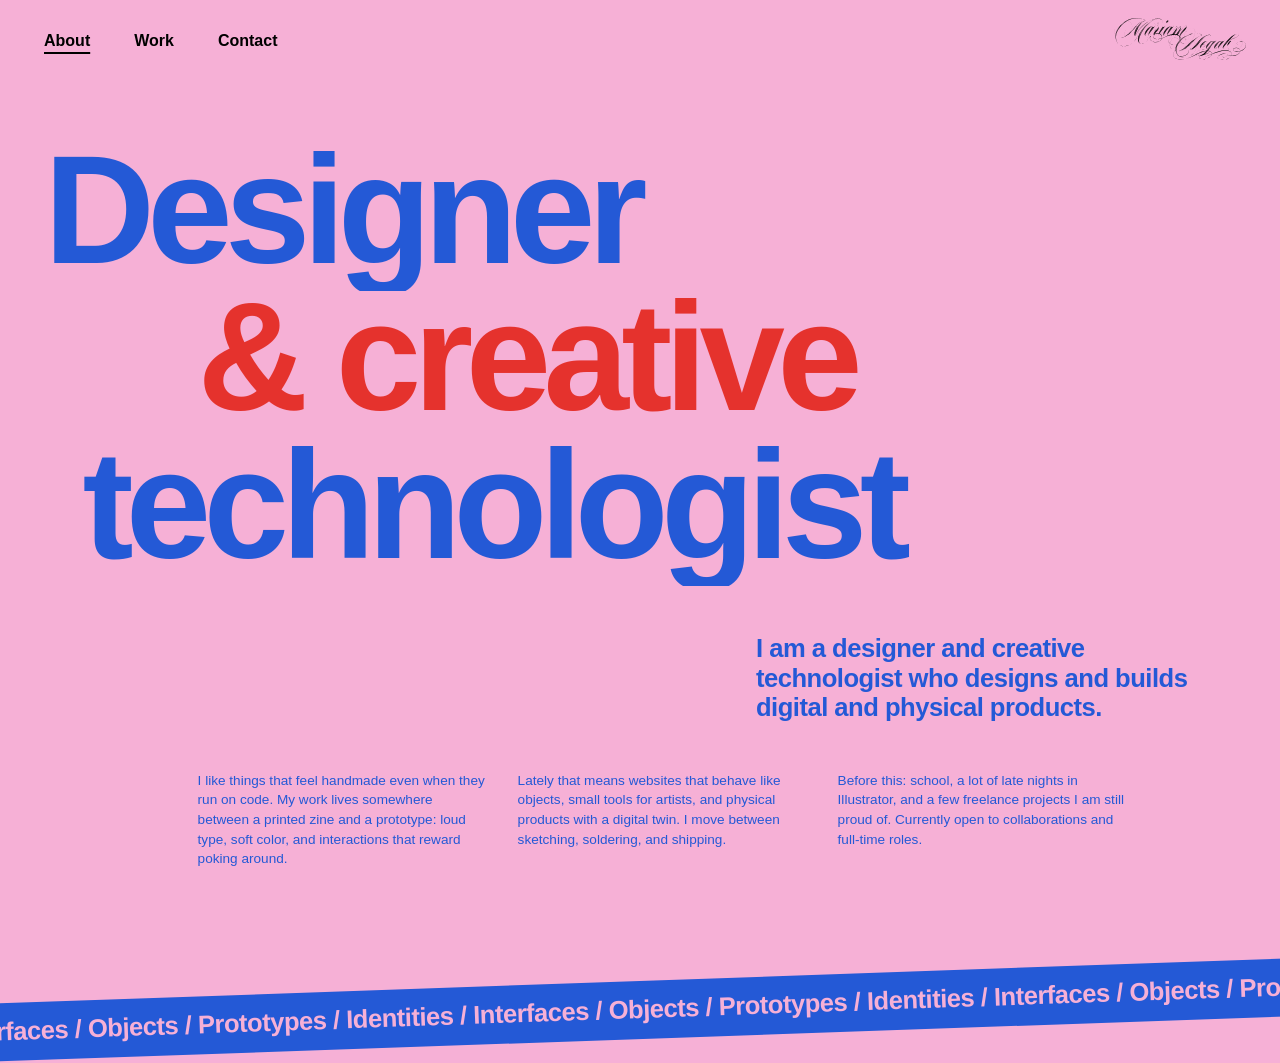
==== about.html @ 309ad5a2 "Update site" ====
<!DOCTYPE html>
<html lang="en"><head><meta charset="UTF-8"><meta name="viewport" content="width=device-width, initial-scale=1">
<title>About / Mariam Hegab</title>
<link rel="stylesheet" href="style.css"><link rel="stylesheet" href="pages.css"></head>
<body class="page about">
<div class="wipe"></div>
<nav class="nav" aria-label="Main"><a href="about.html" aria-current="page">About</a><a href="work.html">Work</a><a href="contact.html">Contact</a></nav>
<a class="home" href="index.html" aria-label="Home"><img src="assets/portweblogo.svg" alt="Mariam Hegab"></a>
<main>
<h1 class="stack"><span><i style="--d:0">Designer</i></span><span><i style="--d:1">&amp; creative</i></span><span><i style="--d:2">technologist</i></span></h1>
<p class="lead">I am a designer and creative technologist who designs and builds digital and physical products.</p>
<div class="cols">
<p>I like things that feel handmade even when they run on code. My work lives somewhere between a printed zine and a prototype: loud type, soft color, and interactions that reward poking around.</p>
<p>Lately that means websites that behave like objects, small tools for artists, and physical products with a digital twin. I move between sketching, soldering, and shipping.</p>
<p>Before this: school, a lot of late nights in Illustrator, and a few freelance projects I am still proud of. Currently open to collaborations and full-time roles.</p>
</div>
</main>
<div class="marquee" aria-hidden="true"><div><span>Interfaces / Objects / Prototypes / Identities / Interfaces / Objects / Prototypes / Identities / Interfaces / Objects / Prototypes / Identities / </span><span>Interfaces / Objects / Prototypes / Identities / Interfaces / Objects / Prototypes / Identities / Interfaces / Objects / Prototypes / Identities / </span></div></div>
<script src="fx.js"></script>
</body></html>
---- style.css ----
:root{
  --pink:#e8399c;
  --ink:#000;
  --ease:cubic-bezier(.65,0,.25,1);
  --dur:1.5s;
  --pixel-cursor:url("data:image/svg+xml,%3Csvg xmlns='http://www.w3.org/2000/svg' width='24' height='38' viewBox='0 0 12 19' shape-rendering='crispEdges'%3E%3Crect x='0' y='0' width='1' height='1' fill='%23000'/%3E%3Crect x='0' y='1' width='1' height='1' fill='%23000'/%3E%3Crect x='1' y='1' width='1' height='1' fill='%23000'/%3E%3Crect x='0' y='2' width='1' height='1' fill='%23000'/%3E%3Crect x='1' y='2' width='1' height='1' fill='%23fff'/%3E%3Crect x='2' y='2' width='1' height='1' fill='%23000'/%3E%3Crect x='0' y='3' width='1' height='1' fill='%23000'/%3E%3Crect x='1' y='3' width='1' height='1' fill='%23fff'/%3E%3Crect x='2' y='3' width='1' height='1' fill='%23fff'/%3E%3Crect x='3' y='3' width='1' height='1' fill='%23000'/%3E%3Crect x='0' y='4' width='1' height='1' fill='%23000'/%3E%3Crect x='1' y='4' width='1' height='1' fill='%23fff'/%3E%3Crect x='2' y='4' width='1' height='1' fill='%23fff'/%3E%3Crect x='3' y='4' width='1' height='1' fill='%23fff'/%3E%3Crect x='4' y='4' width='1' height='1' fill='%23000'/%3E%3Crect x='0' y='5' width='1' height='1' fill='%23000'/%3E%3Crect x='1' y='5' width='1' height='1' fill='%23fff'/%3E%3Crect x='2' y='5' width='1' height='1' fill='%23fff'/%3E%3Crect x='3' y='5' width='1' height='1' fill='%23fff'/%3E%3Crect x='4' y='5' width='1' height='1' fill='%23fff'/%3E%3Crect x='5' y='5' width='1' height='1' fill='%23000'/%3E%3Crect x='0' y='6' width='1' height='1' fill='%23000'/%3E%3Crect x='1' y='6' width='1' height='1' fill='%23fff'/%3E%3Crect x='2' y='6' width='1' height='1' fill='%23fff'/%3E%3Crect x='3' y='6' width='1' height='1' fill='%23fff'/%3E%3Crect x='4' y='6' width='1' height='1' fill='%23fff'/%3E%3Crect x='5' y='6' width='1' height='1' fill='%23fff'/%3E%3Crect x='6' y='6' width='1' height='1' fill='%23000'/%3E%3Crect x='0' y='7' width='1' height='1' fill='%23000'/%3E%3Crect x='1' y='7' width='1' height='1' fill='%23fff'/%3E%3Crect x='2' y='7' width='1' height='1' fill='%23fff'/%3E%3Crect x='3' y='7' width='1' height='1' fill='%23fff'/%3E%3Crect x='4' y='7' width='1' height='1' fill='%23fff'/%3E%3Crect x='5' y='7' width='1' height='1' fill='%23fff'/%3E%3Crect x='6' y='7' width='1' height='1' fill='%23fff'/%3E%3Crect x='7' y='7' width='1' height='1' fill='%23000'/%3E%3Crect x='0' y='8' width='1' height='1' fill='%23000'/%3E%3Crect x='1' y='8' width='1' height='1' fill='%23fff'/%3E%3Crect x='2' y='8' width='1' height='1' fill='%23fff'/%3E%3Crect x='3' y='8' width='1' height='1' fill='%23fff'/%3E%3Crect x='4' y='8' width='1' height='1' fill='%23fff'/%3E%3Crect x='5' y='8' width='1' height='1' fill='%23fff'/%3E%3Crect x='6' y='8' width='1' height='1' fill='%23fff'/%3E%3Crect x='7' y='8' width='1' height='1' fill='%23fff'/%3E%3Crect x='8' y='8' width='1' height='1' fill='%23000'/%3E%3Crect x='0' y='9' width='1' height='1' fill='%23000'/%3E%3Crect x='1' y='9' width='1' height='1' fill='%23fff'/%3E%3Crect x='2' y='9' width='1' height='1' fill='%23fff'/%3E%3Crect x='3' y='9' width='1' height='1' fill='%23fff'/%3E%3Crect x='4' y='9' width='1' height='1' fill='%23fff'/%3E%3Crect x='5' y='9' width='1' height='1' fill='%23fff'/%3E%3Crect x='6' y='9' width='1' height='1' fill='%23fff'/%3E%3Crect x='7' y='9' width='1' height='1' fill='%23fff'/%3E%3Crect x='8' y='9' width='1' height='1' fill='%23fff'/%3E%3Crect x='9' y='9' width='1' height='1' fill='%23000'/%3E%3Crect x='0' y='10' width='1' height='1' fill='%23000'/%3E%3Crect x='1' y='10' width='1' height='1' fill='%23fff'/%3E%3Crect x='2' y='10' width='1' height='1' fill='%23fff'/%3E%3Crect x='3' y='10' width='1' height='1' fill='%23fff'/%3E%3Crect x='4' y='10' width='1' height='1' fill='%23fff'/%3E%3Crect x='5' y='10' width='1' height='1' fill='%23fff'/%3E%3Crect x='6' y='10' width='1' height='1' fill='%23000'/%3E%3Crect x='7' y='10' width='1' height='1' fill='%23000'/%3E%3Crect x='8' y='10' width='1' height='1' fill='%23000'/%3E%3Crect x='9' y='10' width='1' height='1' fill='%23000'/%3E%3Crect x='10' y='10' width='1' height='1' fill='%23000'/%3E%3Crect x='0' y='11' width='1' height='1' fill='%23000'/%3E%3Crect x='1' y='11' width='1' height='1' fill='%23fff'/%3E%3Crect x='2' y='11' width='1' height='1' fill='%23fff'/%3E%3Crect x='3' y='11' width='1' height='1' fill='%23000'/%3E%3Crect x='4' y='11' width='1' height='1' fill='%23fff'/%3E%3Crect x='5' y='11' width='1' height='1' fill='%23fff'/%3E%3Crect x='6' y='11' width='1' height='1' fill='%23000'/%3E%3Crect x='0' y='12' width='1' height='1' fill='%23000'/%3E%3Crect x='1' y='12' width='1' height='1' fill='%23fff'/%3E%3Crect x='2' y='12' width='1' height='1' fill='%23000'/%3E%3Crect x='4' y='12' width='1' height='1' fill='%23000'/%3E%3Crect x='5' y='12' width='1' height='1' fill='%23fff'/%3E%3Crect x='6' y='12' width='1' height='1' fill='%23fff'/%3E%3Crect x='7' y='12' width='1' height='1' fill='%23000'/%3E%3Crect x='0' y='13' width='1' height='1' fill='%23000'/%3E%3Crect x='1' y='13' width='1' height='1' fill='%23000'/%3E%3Crect x='4' y='13' width='1' height='1' fill='%23000'/%3E%3Crect x='5' y='13' width='1' height='1' fill='%23fff'/%3E%3Crect x='6' y='13' width='1' height='1' fill='%23fff'/%3E%3Crect x='7' y='13' width='1' height='1' fill='%23000'/%3E%3Crect x='0' y='14' width='1' height='1' fill='%23000'/%3E%3Crect x='5' y='14' width='1' height='1' fill='%23000'/%3E%3Crect x='6' y='14' width='1' height='1' fill='%23fff'/%3E%3Crect x='7' y='14' width='1' height='1' fill='%23fff'/%3E%3Crect x='8' y='14' width='1' height='1' fill='%23000'/%3E%3Crect x='5' y='15' width='1' height='1' fill='%23000'/%3E%3Crect x='6' y='15' width='1' height='1' fill='%23fff'/%3E%3Crect x='7' y='15' width='1' height='1' fill='%23fff'/%3E%3Crect x='8' y='15' width='1' height='1' fill='%23000'/%3E%3Crect x='6' y='16' width='1' height='1' fill='%23000'/%3E%3Crect x='7' y='16' width='1' height='1' fill='%23fff'/%3E%3Crect x='8' y='16' width='1' height='1' fill='%23fff'/%3E%3Crect x='9' y='16' width='1' height='1' fill='%23000'/%3E%3Crect x='6' y='17' width='1' height='1' fill='%23000'/%3E%3Crect x='7' y='17' width='1' height='1' fill='%23fff'/%3E%3Crect x='8' y='17' width='1' height='1' fill='%23fff'/%3E%3Crect x='9' y='17' width='1' height='1' fill='%23000'/%3E%3Crect x='7' y='18' width='1' height='1' fill='%23000'/%3E%3Crect x='8' y='18' width='1' height='1' fill='%23000'/%3E%3C/svg%3E") 0 0, auto;
}
*{box-sizing:border-box;margin:0;padding:0}
html,body{height:100%}
body{
  background:#fff;color:var(--ink);overflow:hidden;
  font-family:"Helvetica Neue",Helvetica,Arial,sans-serif;font-weight:500;
  cursor:var(--pixel-cursor);
}
a,button{cursor:var(--pixel-cursor)}
a{color:inherit;text-decoration:none}
a:focus-visible{outline:2px solid var(--pink);outline-offset:4px}

.nav{position:fixed;top:2rem;left:2.75rem;display:flex;gap:2.75rem;z-index:5;font-weight:700;font-size:1rem}

.logo{
  position:fixed;left:2vw;top:46vh;width:72vw;height:auto;z-index:2;
  transition:left var(--dur) var(--ease),top var(--dur) var(--ease);
}
.strip{
  position:fixed;top:0;right:0;bottom:0;width:24vw;z-index:3;overflow:hidden;
  background:#fff;border-left:1px solid var(--ink);
  transition:transform var(--dur) var(--ease);
}
.track{animation:scroll 24s linear infinite}
.track img{display:block;width:100%;height:33.34vh;object-fit:cover;border-bottom:1px solid var(--ink);background:#f2f2f2}
@keyframes scroll{to{transform:translateY(-50%)}}

.blurb{
  position:fixed;left:50%;top:70vh;width:min(46rem,86vw);text-align:center;z-index:2;
  font-size:clamp(1.15rem,2vw,1.75rem);line-height:1.25;font-weight:500;
  opacity:0;transform:translate(-50%,12px);pointer-events:none;
  transition:opacity 1s ease,transform 1s ease;
}

/* entered state */
.entered .logo{left:14vw;top:12vh}
.entered .strip{transform:translateX(100%)}
.entered .blurb{opacity:1;transform:translate(-50%,0);transition-delay:.9s}

@media (max-width:700px){
  .nav{left:1.25rem;gap:1.5rem;top:1.25rem}
  .logo{width:140vw;left:-10vw}
  .entered .logo{left:-20vw;top:18vh}
  .strip{width:34vw}
  .blurb{top:64vh}
}
@media (prefers-reduced-motion:reduce){
  :root{--dur:.01s}
  .track{animation:none}
  .blurb{transition-delay:0s}
}
---- pages.css ----
:root{--blue:#2459d6;--red:#e5322d;--soft:#f6b0d6}
.wipe{position:fixed;inset:0;background:var(--pink);z-index:50;pointer-events:none;transform:translateY(100%);animation:wipeOut .9s var(--ease) forwards}
.wipe.in{animation:none;transform:none;transition:transform .55s var(--ease)}
@keyframes wipeOut{from{transform:none}to{transform:translateY(-100%)}}
.px{position:fixed;width:10px;height:10px;pointer-events:none;z-index:40;animation:fade .8s steps(4) forwards}
@keyframes fade{to{opacity:0;transform:scale(.3)}}

body.page{height:auto;overflow-x:hidden;overflow-y:auto;background:var(--bg,#fff)}
.about{--bg:var(--soft)} .contact{--bg:var(--blue);color:var(--soft)}
.page main{position:relative;z-index:2;padding:9rem 2.75rem 4rem;min-height:100vh}
.page .nav a[aria-current]{text-decoration:underline;text-decoration-thickness:2px;text-underline-offset:6px}
.page .nav a{color:inherit}
.contact .nav,.contact .home{filter:invert(1)}
.home{position:fixed;top:1rem;right:2rem;z-index:5;width:8.5rem}
.home img{width:100%;display:block}

.stack{font-weight:700;font-size:clamp(3.2rem,12vw,12rem);line-height:.86;letter-spacing:-.05em;color:var(--blue)}
.stack span{display:block;overflow:hidden;padding-bottom:.1em}
.stack span:nth-child(2){color:var(--red);padding-left:12vw}
.stack span:nth-child(3){padding-left:3vw}
.contact .stack{color:var(--soft)} .contact .stack span:nth-child(2){color:var(--pink)}
.stack i{display:block;font-style:normal;transform:translateY(110%);animation:up 1s var(--ease) forwards;animation-delay:calc(var(--d)*.14s + .7s)}
@keyframes up{to{transform:none}}

.lead{max-width:30rem;margin:3rem 0 0 auto;font-weight:700;font-size:clamp(1.2rem,2vw,1.7rem);line-height:1.15;letter-spacing:-.02em;color:var(--blue)}
.cols{display:grid;grid-template-columns:repeat(auto-fit,minmax(14rem,18rem));gap:2rem;margin:3rem 0 0 12vw;font-size:.85rem;line-height:1.45;color:var(--blue)}

.grid{display:grid;grid-template-columns:repeat(2,1fr);gap:4rem 5vw;margin-top:4rem}
.grid figure:nth-child(even){margin-top:7rem}
.ph{aspect-ratio:4/5;background-color:var(--c);background-image:radial-gradient(circle,rgba(0,0,0,.3) 22%,transparent 24%);background-size:12px 12px;transition:transform .6s var(--ease)}
.ph img{width:100%;height:100%;object-fit:cover;display:block}
.grid figure:hover .ph{transform:rotate(-2.5deg) scale(1.03)}
.grid figure:nth-child(even):hover .ph{transform:rotate(2.5deg) scale(1.03)}
figcaption{display:flex;justify-content:space-between;margin-top:.8rem}

.mail{display:inline-block;margin-top:3.5rem;font-weight:700;font-size:clamp(1.6rem,6vw,5rem);letter-spacing:-.04em;color:var(--pink);border-bottom:.07em solid currentColor;transition:color .3s}
.mail:hover{color:#fff}
.links{list-style:none;display:flex;flex-wrap:wrap;gap:1.2rem 2.5rem;margin-top:2.5rem;font-weight:700}
.links a:hover{text-decoration:underline;text-underline-offset:5px}

.marquee{position:relative;z-index:3;overflow:hidden;white-space:nowrap;background:var(--blue);color:var(--soft);padding:.9rem 0;transform:rotate(-2deg);margin:3rem -3rem 4rem;font-weight:700;font-size:1.6rem;letter-spacing:-.02em}
.contact .marquee{background:var(--pink);color:#fff}
.marquee div{display:inline-block;animation:slide 24s linear infinite}
@keyframes slide{to{transform:translateX(-50%)}}

@media (max-width:700px){
  .page main{padding:7rem 1.25rem 3rem}
  .home{width:6rem;right:1rem;top:.8rem}
  .grid{grid-template-columns:1fr}.grid figure:nth-child(even){margin-top:0}
  .cols{margin-left:0}
}
@media (prefers-reduced-motion:reduce){
  .wipe{animation:none;transform:translateY(-100%)}
  .stack i{animation:none;transform:none}.marquee div{animation:none}
}
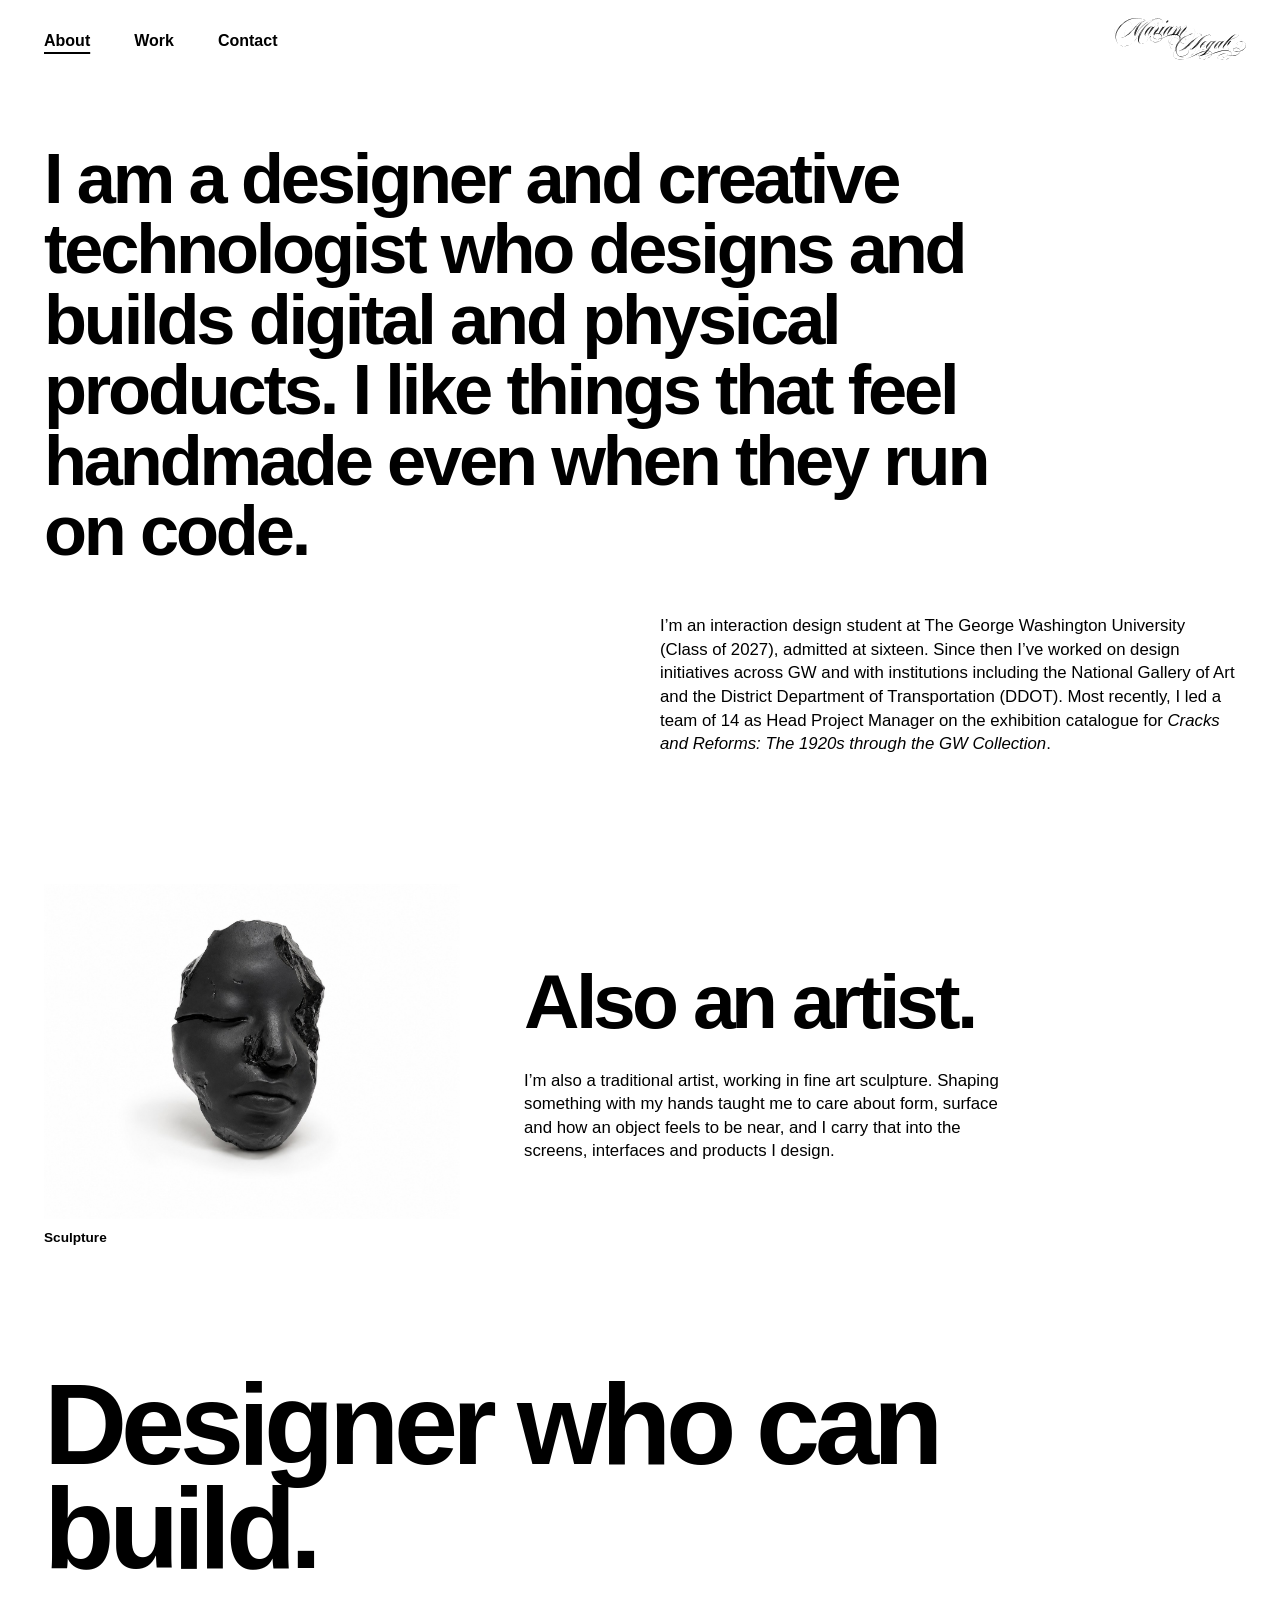
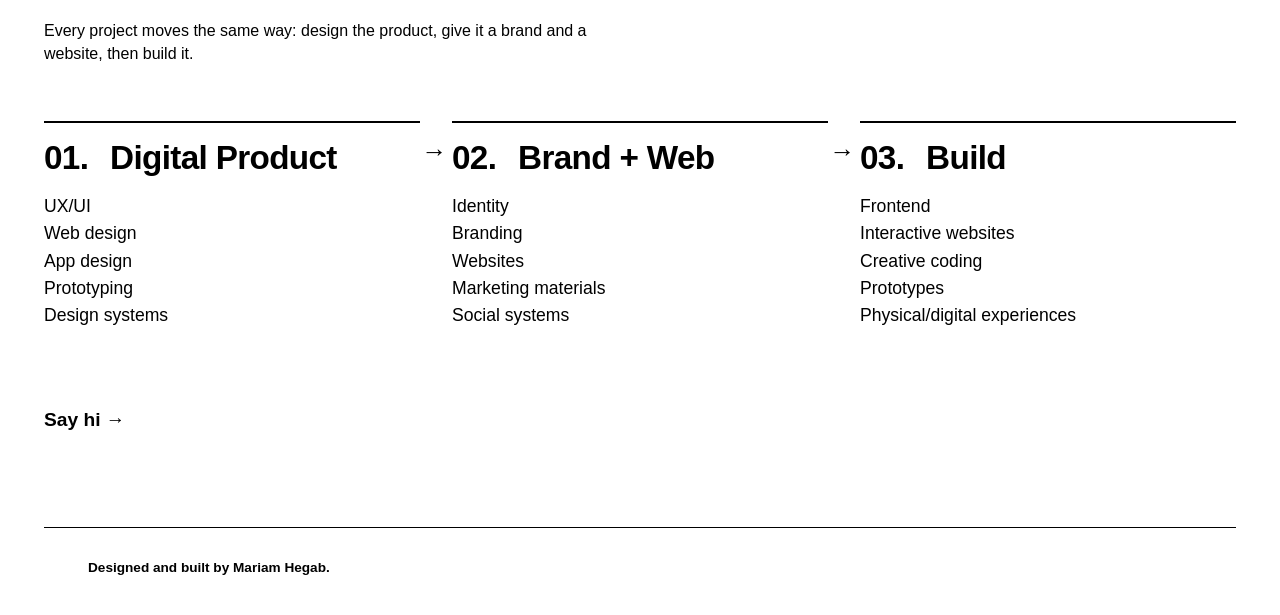
==== commit 5e88fdff: "Add project pages, Lock In, Connections, Eshta and About updates" ====
--- a/about.html
+++ b/about.html
@@ -7,14 +7,20 @@
 <nav class="nav" aria-label="Main"><a href="about.html" aria-current="page">About</a><a href="work.html">Work</a><a href="contact.html">Contact</a></nav>
 <a class="home" href="index.html" aria-label="Home"><img src="assets/portweblogo.svg" alt="Mariam Hegab"></a>
 <main>
-<h1 class="stack"><span><i style="--d:0">Designer</i></span><span><i style="--d:1">&amp; creative</i></span><span><i style="--d:2">technologist</i></span></h1>
-<p class="lead">I am a designer and creative technologist who designs and builds digital and physical products.</p>
-<div class="cols">
-<p>I like things that feel handmade even when they run on code. My work lives somewhere between a printed zine and a prototype: loud type, soft color, and interactions that reward poking around.</p>
-<p>Lately that means websites that behave like objects, small tools for artists, and physical products with a digital twin. I move between sketching, soldering, and shipping.</p>
-<p>Before this: school, a lot of late nights in Illustrator, and a few freelance projects I am still proud of. Currently open to collaborations and full-time roles.</p>
-</div>
+<p class="lead" data-words>I am a designer and creative technologist who designs and builds digital and physical products. I like things that feel handmade even when they run on code.</p>
+<p class="desc bio">I&rsquo;m an interaction design student at The George Washington University (Class of 2027), admitted at sixteen. Since then I&rsquo;ve worked on design initiatives across GW and with institutions including the National Gallery of Art and the District Department of Transportation (DDOT). Most recently, I led a team of 14 as Head Project Manager on the exhibition catalogue for <em>Cracks and Reforms: The 1920s through the GW Collection</em>.</p>
+<section class="artist">
+  <figure class="rv"><div class="im"><img src="assets/about/sculpture.jpg" alt="Black sculpted face with a fractured, rough surface"></div><figcaption>Sculpture</figcaption></figure>
+  <div class="atext">
+    <h2 class="h2a" data-split>Also an artist.</h2>
+    <p class="desc">I&rsquo;m also a traditional artist, working in fine art sculpture. Shaping something with my hands taught me to care about form, surface and how an object feels to be near, and I carry that into the screens, interfaces and products I design.</p>
+  </div>
+</section>
+<h2 class="ptitle tag2" data-split>Designer who can build.</h2>
+<p class="flow">Every project moves the same way: design the product, give it a brand and a website, then build it.</p>
+<section class="svc big" aria-label="What I do"><ol><li><h3><span>01.</span> Digital Product</h3><ul><li>UX/UI</li><li>Web design</li><li>App design</li><li>Prototyping</li><li>Design systems</li></ul></li><li><h3><span>02.</span> Brand + Web</h3><ul><li>Identity</li><li>Branding</li><li>Websites</li><li>Marketing materials</li><li>Social systems</li></ul></li><li><h3><span>03.</span> Build</h3><ul><li>Frontend</li><li>Interactive websites</li><li>Creative coding</li><li>Prototypes</li><li>Physical/digital experiences</li></ul></li></ol></section>
+<a class="more" href="contact.html">Say hi &rarr;</a>
 </main>
-<div class="marquee" aria-hidden="true"><div><span>Interfaces / Objects / Prototypes / Identities / Interfaces / Objects / Prototypes / Identities / Interfaces / Objects / Prototypes / Identities / </span><span>Interfaces / Objects / Prototypes / Identities / Interfaces / Objects / Prototypes / Identities / Interfaces / Objects / Prototypes / Identities / </span></div></div>
+<footer class="foot">Designed and built by Mariam Hegab.</footer>
 <script src="fx.js"></script>
 </body></html>
--- a/style.css
+++ b/style.css
@@ -20,33 +20,34 @@
 
 .logo{
   position:fixed;left:2vw;top:46vh;width:72vw;height:auto;z-index:2;
-  transition:left var(--dur) var(--ease),top var(--dur) var(--ease);
+  transition:left var(--dur) var(--ease),top var(--dur) var(--ease),width var(--dur) var(--ease);
 }
 .strip{
   position:fixed;top:0;right:0;bottom:0;width:24vw;z-index:3;overflow:hidden;
   background:#fff;border-left:1px solid var(--ink);
   transition:transform var(--dur) var(--ease);
 }
-.track{animation:scroll 24s linear infinite}
+.track{animation:scroll 32s linear infinite}
 .track img{display:block;width:100%;height:33.34vh;object-fit:cover;border-bottom:1px solid var(--ink);background:#f2f2f2}
 @keyframes scroll{to{transform:translateY(-50%)}}
 
 .blurb{
-  position:fixed;left:50%;top:70vh;width:min(46rem,86vw);text-align:center;z-index:2;
+  position:fixed;left:50%;top:46vh;width:min(46rem,86vw);text-align:center;z-index:2;
   font-size:clamp(1.15rem,2vw,1.75rem);line-height:1.25;font-weight:500;
   opacity:0;transform:translate(-50%,12px);pointer-events:none;
   transition:opacity 1s ease,transform 1s ease;
 }
 
 /* entered state */
-.entered .logo{left:14vw;top:12vh}
+.entered .logo{left:calc(50vw - min(56vw,80vh) / 2);top:9vh;width:min(56vw,80vh)}
 .entered .strip{transform:translateX(100%)}
 .entered .blurb{opacity:1;transform:translate(-50%,0);transition-delay:.9s}
 
 @media (max-width:700px){
   .nav{left:1.25rem;gap:1.5rem;top:1.25rem}
   .logo{width:140vw;left:-10vw}
-  .entered .logo{left:-20vw;top:18vh}
+  .entered .logo{left:-20vw;top:18vh;width:140vw}
+  .svc.intro{display:none}
   .strip{width:34vw}
   .blurb{top:64vh}
 }
@@ -55,3 +56,29 @@
   .track{animation:none}
   .blurb{transition-delay:0s}
 }
+
+/* services */
+.svc ol{list-style:none;display:grid;grid-template-columns:repeat(3,1fr);gap:2rem}
+.svc h3{font-size:1rem;letter-spacing:-.02em;margin-bottom:.6rem}
+.svc h3 span{margin-right:.4em}
+.svc ul{list-style:none}
+.svc ul li{font-size:.85rem;font-weight:500;line-height:1.55;transition:color .2s,transform .3s var(--ease)}
+.svc ul li:hover{color:var(--pink);transform:translateX(6px)}
+.svc.intro{position:fixed;left:50%;top:62vh;width:min(60rem,88vw);transform:translate(-50%,12px);z-index:2;opacity:0;pointer-events:none;transition:opacity 1s ease,transform 1s ease}
+.svc-tag{font-weight:700;font-size:1.1rem;letter-spacing:-.02em;margin-bottom:1.4rem;text-align:center}
+.entered .svc.intro{opacity:1;pointer-events:auto;transform:translate(-50%,0);transition-delay:1.4s}
+@media (prefers-reduced-motion:reduce){.svc.intro{transition-delay:0s}}
+
+/* flow arrows between the three stages */
+.svc ol>li{position:relative}
+.svc ol>li:not(:last-child)::after{content:"\2192";position:absolute;top:0;right:-1.6rem;font-weight:700;font-size:1.1rem;line-height:1;animation:nudge 1.8s var(--ease) infinite}
+@keyframes nudge{0%,100%{transform:translateX(0)}50%{transform:translateX(6px)}}
+@media (max-width:700px){
+  .svc ol>li:not(:last-child)::after{content:"\2193";top:auto;right:auto;left:0;bottom:-1.8rem;animation:none}
+}
+@media (prefers-reduced-motion:reduce){.svc ol>li::after{animation:none}}
+
+/* center the three-stage flow as one block */
+.svc.intro{width:min(84rem,94vw)}
+.svc.intro ol{grid-template-columns:repeat(3,auto);justify-content:center;--g:clamp(5rem,12vw,13rem);column-gap:var(--g)}
+.svc.intro ol>li:not(:last-child)::after{right:calc(var(--g) / -2 - .55rem)}
--- a/pages.css
+++ b/pages.css
@@ -1,55 +1,104 @@
-:root{--blue:#2459d6;--red:#e5322d;--soft:#f6b0d6}
+:root{--pink:#e8399c}
 .wipe{position:fixed;inset:0;background:var(--pink);z-index:50;pointer-events:none;transform:translateY(100%);animation:wipeOut .9s var(--ease) forwards}
 .wipe.in{animation:none;transform:none;transition:transform .55s var(--ease)}
 @keyframes wipeOut{from{transform:none}to{transform:translateY(-100%)}}
-.px{position:fixed;width:10px;height:10px;pointer-events:none;z-index:40;animation:fade .8s steps(4) forwards}
-@keyframes fade{to{opacity:0;transform:scale(.3)}}
 
-body.page{height:auto;overflow-x:hidden;overflow-y:auto;background:var(--bg,#fff)}
-.about{--bg:var(--soft)} .contact{--bg:var(--blue);color:var(--soft)}
-.page main{position:relative;z-index:2;padding:9rem 2.75rem 4rem;min-height:100vh}
+body.page{height:auto;overflow-x:hidden;overflow-y:auto;background:#fff;font-weight:700}
+.page main{padding:9rem 2.75rem 6rem;min-height:100vh}
 .page .nav a[aria-current]{text-decoration:underline;text-decoration-thickness:2px;text-underline-offset:6px}
-.page .nav a{color:inherit}
-.contact .nav,.contact .home{filter:invert(1)}
 .home{position:fixed;top:1rem;right:2rem;z-index:5;width:8.5rem}
 .home img{width:100%;display:block}
+a{transition:color .2s}
+main a:hover{color:var(--pink)}
 
-.stack{font-weight:700;font-size:clamp(3.2rem,12vw,12rem);line-height:.86;letter-spacing:-.05em;color:var(--blue)}
-.stack span{display:block;overflow:hidden;padding-bottom:.1em}
-.stack span:nth-child(2){color:var(--red);padding-left:12vw}
-.stack span:nth-child(3){padding-left:3vw}
-.contact .stack{color:var(--soft)} .contact .stack span:nth-child(2){color:var(--pink)}
-.stack i{display:block;font-style:normal;transform:translateY(110%);animation:up 1s var(--ease) forwards;animation-delay:calc(var(--d)*.14s + .7s)}
-@keyframes up{to{transform:none}}
+.w{display:inline-block;white-space:nowrap}
+.ch{display:inline-block;transition:transform .45s var(--ease);will-change:transform}
+.wd{opacity:.15;transition:opacity .4s}
+.wd.on{opacity:1}
 
-.lead{max-width:30rem;margin:3rem 0 0 auto;font-weight:700;font-size:clamp(1.2rem,2vw,1.7rem);line-height:1.15;letter-spacing:-.02em;color:var(--blue)}
-.cols{display:grid;grid-template-columns:repeat(auto-fit,minmax(14rem,18rem));gap:2rem;margin:3rem 0 0 12vw;font-size:.85rem;line-height:1.45;color:var(--blue)}
+.lead{max-width:64rem;font-size:clamp(2rem,5.5vw,5.5rem);line-height:1;letter-spacing:-.045em}
+.more{display:inline-block;margin-top:3rem;font-size:1.2rem}
 
-.grid{display:grid;grid-template-columns:repeat(2,1fr);gap:4rem 5vw;margin-top:4rem}
-.grid figure:nth-child(even){margin-top:7rem}
-.ph{aspect-ratio:4/5;background-color:var(--c);background-image:radial-gradient(circle,rgba(0,0,0,.3) 22%,transparent 24%);background-size:12px 12px;transition:transform .6s var(--ease)}
-.ph img{width:100%;height:100%;object-fit:cover;display:block}
-.grid figure:hover .ph{transform:rotate(-2.5deg) scale(1.03)}
-.grid figure:nth-child(even):hover .ph{transform:rotate(2.5deg) scale(1.03)}
-figcaption{display:flex;justify-content:space-between;margin-top:.8rem}
+.mail{display:inline-block;font-size:clamp(2rem,8vw,8rem);letter-spacing:-.05em;line-height:1}
+.links{list-style:none;display:flex;gap:2.5rem;margin-top:3rem;font-size:1.2rem}
 
-.mail{display:inline-block;margin-top:3.5rem;font-weight:700;font-size:clamp(1.6rem,6vw,5rem);letter-spacing:-.04em;color:var(--pink);border-bottom:.07em solid currentColor;transition:color .3s}
-.mail:hover{color:#fff}
-.links{list-style:none;display:flex;flex-wrap:wrap;gap:1.2rem 2.5rem;margin-top:2.5rem;font-weight:700}
-.links a:hover{text-decoration:underline;text-underline-offset:5px}
+.sec{font-size:clamp(3rem,11vw,11rem);line-height:.9;letter-spacing:-.05em;margin-bottom:4rem}
+.proj{margin-bottom:8rem}
+.proj h3{font-size:clamp(1.6rem,3.5vw,3.2rem);letter-spacing:-.035em;line-height:1}
+.sub{margin-top:.8rem;font-size:.9rem}
+.desc{max-width:36rem;margin-top:2rem;font-size:1.05rem;line-height:1.4;font-weight:500}
+.desc em{font-style:italic}
+.visit{display:inline-block;margin-top:1.5rem;font-size:1.05rem;text-decoration:underline;text-underline-offset:5px}
+.imgs{display:grid;grid-template-columns:1fr 1fr;gap:3rem 2rem;margin-top:4rem}
+.proj>figure{margin-top:3rem}
+.imgs .full{grid-column:1/-1}
+.im{overflow:hidden}
+.im img,.im video{width:100%;display:block;transition:transform 1.2s var(--ease)}
+.rv .im{clip-path:inset(0 0 100% 0);transition:clip-path 1.2s var(--ease)}
+.rv.in .im{clip-path:inset(0)}
+.rv:hover img{transform:scale(1.03)}
+figcaption{margin-top:.7rem;font-size:.85rem}
 
-.marquee{position:relative;z-index:3;overflow:hidden;white-space:nowrap;background:var(--blue);color:var(--soft);padding:.9rem 0;transform:rotate(-2deg);margin:3rem -3rem 4rem;font-weight:700;font-size:1.6rem;letter-spacing:-.02em}
-.contact .marquee{background:var(--pink);color:#fff}
-.marquee div{display:inline-block;animation:slide 24s linear infinite}
-@keyframes slide{to{transform:translateX(-50%)}}
+.tag2{margin:8rem 0 4rem}
+.svc.big ol{gap:3rem 2rem}
+.svc.big ol>li{border-top:2px solid #000;padding-top:1rem}
+.svc.big ol>li:not(:last-child)::after{top:1rem;font-size:1.6rem;right:-1.7rem}
+.flow{max-width:34rem;margin:-1.5rem 0 3.5rem;font-weight:500;line-height:1.4}
+.svc.big h3{font-size:clamp(1.4rem,2.6vw,2.4rem);margin-bottom:1rem}
+.svc.big ul li{font-size:1.1rem}
+.more{margin-top:5rem}
+@media (max-width:700px){.svc ol{grid-template-columns:1fr}}
+@media (max-width:700px){
+  .page main{padding:7rem 1.25rem 4rem}
+  .home{width:6rem;right:1rem;top:.8rem}
+  .imgs{grid-template-columns:1fr}
+}
+@media (prefers-reduced-motion:reduce){.wipe{animation:none;transform:translateY(-100%)}}
 
-@media (max-width:700px){
-  .page main{padding:7rem 1.25rem 3rem}
-  .home{width:6rem;right:1rem;top:.8rem}
-  .grid{grid-template-columns:1fr}.grid figure:nth-child(even){margin-top:0}
-  .cols{margin-left:0}
-}
-@media (prefers-reduced-motion:reduce){
-  .wipe{animation:none;transform:translateY(-100%)}
-  .stack i{animation:none;transform:none}.marquee div{animation:none}
-}
+/* work index */
+.cards{display:grid;grid-template-columns:repeat(2,1fr);gap:4rem 2.5vw;align-items:start;margin-bottom:8rem}
+.card{display:block}
+.card:nth-child(even){margin-top:5rem}
+.card .im{aspect-ratio:4/3}
+.card .im img{height:100%;object-fit:cover}
+.card .row{display:flex;justify-content:space-between;align-items:baseline;gap:1rem;margin-top:.9rem}
+.card h3{font-size:clamp(1.5rem,3vw,2.8rem);letter-spacing:-.04em;line-height:1}
+.card .row span{font-size:.85rem;font-weight:500;text-align:right}
+
+/* project pages */
+.back{display:inline-block;margin-bottom:3rem;font-size:1.1rem}
+.ptitle{font-size:clamp(2.6rem,9vw,9rem);line-height:.9;letter-spacing:-.05em}
+@media (max-width:700px){.cards{grid-template-columns:1fr}.card:nth-child(even){margin-top:0}}
+
+.bio{margin:3rem 0 0 auto}
+
+.sec.long{font-size:clamp(2.6rem,8vw,8rem)}
+
+/* solid bar behind the fixed nav + logo so content scrolls cleanly underneath */
+body.page::before{content:"";position:fixed;top:0;left:0;right:0;height:5rem;background:var(--bg,#fff);z-index:4;pointer-events:none}
+.page .nav{z-index:6}.home{z-index:6}
+@media (max-width:700px){body.page::before{height:4.5rem}}
+
+/* work: two categories side by side */
+.cols2{display:grid;grid-template-columns:1fr 1fr;gap:4rem 4vw;align-items:start}
+.cols2 .sec{font-size:clamp(2rem,5vw,5.2rem);line-height:.92;margin-bottom:2.5rem;min-height:2em;hyphens:none}
+.cols2 .cards{grid-template-columns:1fr;gap:3rem;margin-bottom:4rem}
+.cols2 .card:nth-child(even){margin-top:0}
+.cols2 .card h3{font-size:clamp(1.3rem,2.2vw,2.2rem)}
+@media (max-width:800px){.cols2{grid-template-columns:1fr}.cols2 .sec{min-height:0}}
+
+/* footer + contact pitch */
+.foot{padding:2rem 2.75rem 2.5rem;font-size:.85rem;border-top:1px solid #000;margin:0 2.75rem}
+.eshta .foot{margin:0 2.75rem}
+.pitch{font-size:clamp(1.2rem,2.4vw,2rem);letter-spacing:-.03em;margin-bottom:1.2rem}
+@media (max-width:700px){.foot{padding:1.5rem 0 2rem;margin:0 1.25rem}}
+
+.tel{display:inline-block;margin-top:1.6rem;font-size:clamp(1.4rem,3.4vw,3rem);letter-spacing:-.04em;line-height:1}
+
+/* about: sculpture */
+.artist{display:grid;grid-template-columns:minmax(0,26rem) 1fr;gap:4rem 5vw;align-items:center;margin-top:8rem}
+.artist figure{margin:0}
+.h2a{font-size:clamp(2.4rem,6vw,6rem);line-height:.92;letter-spacing:-.05em}
+.artist .desc{margin:2rem 0 0;max-width:30rem}
+@media (max-width:800px){.artist{grid-template-columns:1fr}}
+.artist img{mix-blend-mode:multiply}
